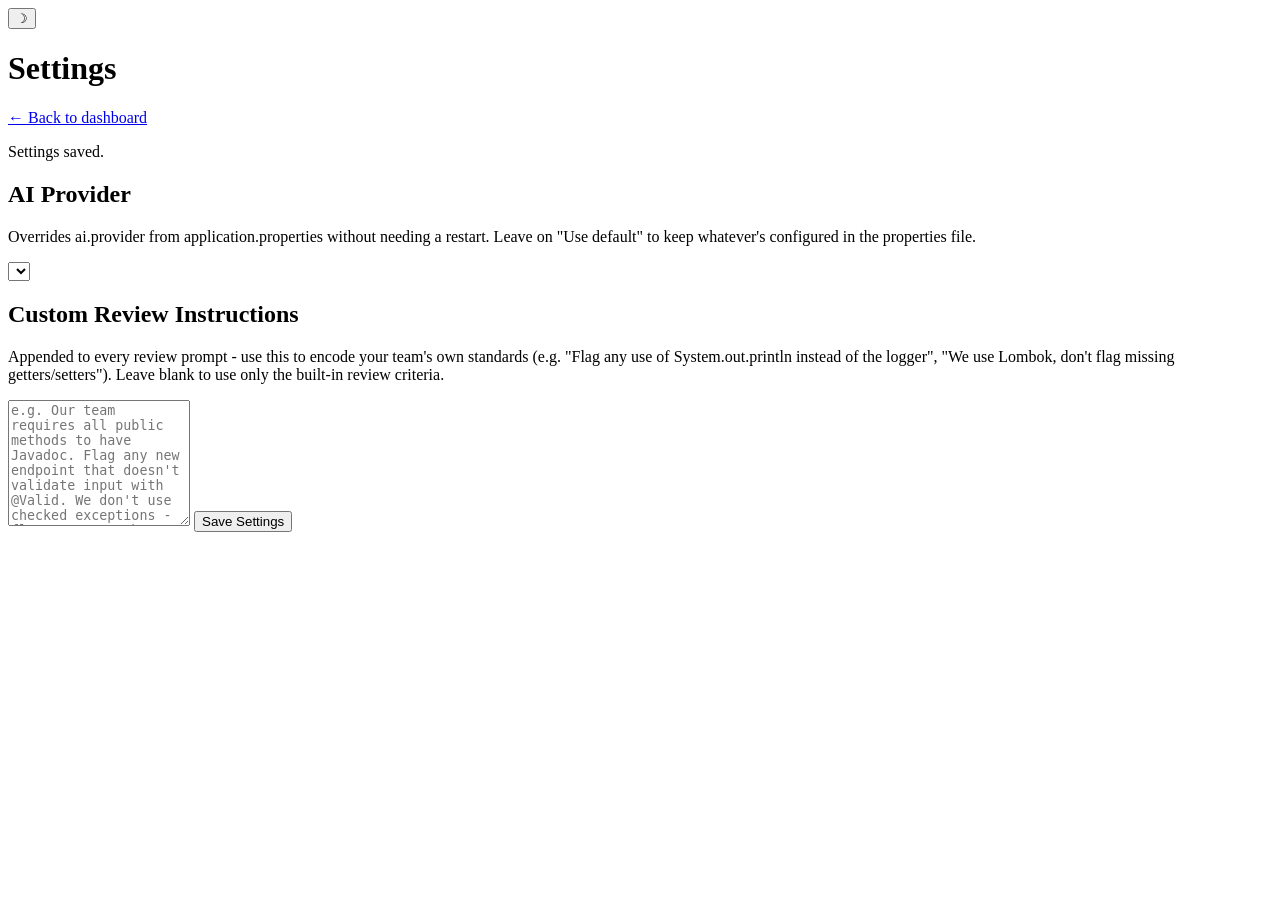
==== src/main/resources/static/settings.html @ 633e932e "Initial commit: Code Guard Ai" ====
<!DOCTYPE html>
<html lang="en">
<head>
    <meta charset="UTF-8">
    <meta name="viewport" content="width=device-width, initial-scale=1.0">
    <title>Settings — CodeGuard AI</title>
    <link rel="stylesheet" href="/css/style.css">
</head>
<body>
    <div class="page">
        <button type="button" id="dark-toggle" class="dark-toggle" title="Toggle dark mode">&#9789;</button>

        <header class="hero">
            <h1>Settings</h1>
            <p><a href="/index.html" class="back-link">&larr; Back to dashboard</a></p>
        </header>

        <div id="error-box" class="error-box hidden"></div>
        <div id="saved-box" class="info-msg hidden">Settings saved.</div>

        <form id="settings-form" class="report-card">
            <h2>AI Provider</h2>
            <p class="field-hint">Overrides ai.provider from application.properties without needing a restart. Leave on "Use default" to keep whatever's configured in the properties file.</p>
            <select id="provider-select"></select>

            <h2 class="section-spacer">Custom Review Instructions</h2>
            <p class="field-hint">Appended to every review prompt - use this to encode your team's own standards (e.g. "Flag any use of System.out.println instead of the logger", "We use Lombok, don't flag missing getters/setters"). Leave blank to use only the built-in review criteria.</p>
            <textarea id="instructions-input" rows="8" placeholder="e.g. Our team requires all public methods to have Javadoc. Flag any new endpoint that doesn't validate input with @Valid. We don't use checked exceptions - flag any new 'throws Exception' on a public method."></textarea>

            <button type="submit" id="submit-btn" class="primary-btn settings-save-btn">Save Settings</button>
        </form>
    </div>

    <script src="/js/settings.js"></script>
</body>
</html>
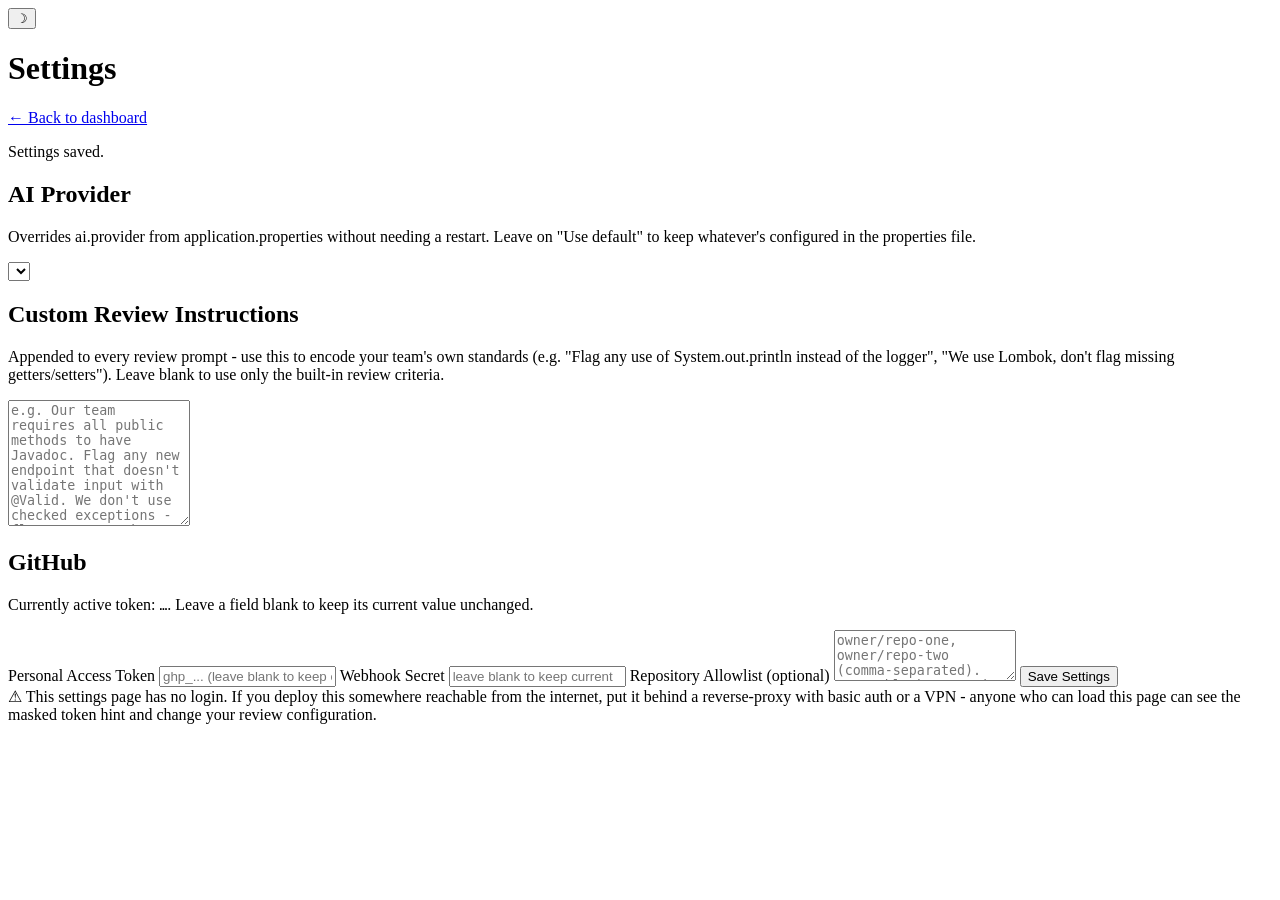
==== commit 9ee4c4f1: "Testing CodeGuard AI" ====
--- a/src/main/resources/static/settings.html
+++ b/src/main/resources/static/settings.html
@@ -7,30 +7,45 @@
     <link rel="stylesheet" href="/css/style.css">
 </head>
 <body>
-    <div class="page">
-        <button type="button" id="dark-toggle" class="dark-toggle" title="Toggle dark mode">&#9789;</button>
+<div class="page">
+    <button type="button" id="dark-toggle" class="dark-toggle" title="Toggle dark mode">&#9789;</button>
 
-        <header class="hero">
-            <h1>Settings</h1>
-            <p><a href="/index.html" class="back-link">&larr; Back to dashboard</a></p>
-        </header>
+    <header class="hero">
+        <h1>Settings</h1>
+        <p><a href="/index.html" class="back-link">&larr; Back to dashboard</a></p>
+    </header>
 
-        <div id="error-box" class="error-box hidden"></div>
-        <div id="saved-box" class="info-msg hidden">Settings saved.</div>
+    <div id="error-box" class="error-box hidden"></div>
+    <div id="saved-box" class="info-msg hidden">Settings saved.</div>
 
-        <form id="settings-form" class="report-card">
-            <h2>AI Provider</h2>
-            <p class="field-hint">Overrides ai.provider from application.properties without needing a restart. Leave on "Use default" to keep whatever's configured in the properties file.</p>
-            <select id="provider-select"></select>
+    <form id="settings-form" class="report-card">
+        <h2>AI Provider</h2>
+        <p class="field-hint">Overrides ai.provider from application.properties without needing a restart. Leave on "Use default" to keep whatever's configured in the properties file.</p>
+        <select id="provider-select"></select>
 
-            <h2 class="section-spacer">Custom Review Instructions</h2>
-            <p class="field-hint">Appended to every review prompt - use this to encode your team's own standards (e.g. "Flag any use of System.out.println instead of the logger", "We use Lombok, don't flag missing getters/setters"). Leave blank to use only the built-in review criteria.</p>
-            <textarea id="instructions-input" rows="8" placeholder="e.g. Our team requires all public methods to have Javadoc. Flag any new endpoint that doesn't validate input with @Valid. We don't use checked exceptions - flag any new 'throws Exception' on a public method."></textarea>
+        <h2 class="section-spacer">Custom Review Instructions</h2>
+        <p class="field-hint">Appended to every review prompt - use this to encode your team's own standards (e.g. "Flag any use of System.out.println instead of the logger", "We use Lombok, don't flag missing getters/setters"). Leave blank to use only the built-in review criteria.</p>
+        <textarea id="instructions-input" rows="8" placeholder="e.g. Our team requires all public methods to have Javadoc. Flag any new endpoint that doesn't validate input with @Valid. We don't use checked exceptions - flag any new 'throws Exception' on a public method."></textarea>
 
-            <button type="submit" id="submit-btn" class="primary-btn settings-save-btn">Save Settings</button>
-        </form>
-    </div>
+        <h2 class="section-spacer">GitHub</h2>
+        <p class="field-hint">Currently active token: <code id="token-mask">&hellip;</code>. Leave a field blank to keep its current value unchanged.</p>
+        <label class="settings-label">Personal Access Token</label>
+        <input type="password" id="github-token-input" placeholder="ghp_... (leave blank to keep current)">
+        <label class="settings-label">Webhook Secret</label>
+        <input type="password" id="webhook-secret-input" placeholder="leave blank to keep current">
+        <label class="settings-label">Repository Allowlist <span class="optional-tag">(optional)</span></label>
+        <textarea id="allowed-repos-input" rows="3" placeholder="owner/repo-one, owner/repo-two (comma-separated). Leave blank to review any repo the webhook is sent for."></textarea>
 
-    <script src="/js/settings.js"></script>
+        <button type="submit" id="submit-btn" class="primary-btn settings-save-btn">Save Settings</button>
+
+        <div class="security-note">
+            &#9888; This settings page has no login. If you deploy this somewhere reachable from the
+            internet, put it behind a reverse-proxy with basic auth or a VPN - anyone who can load
+            this page can see the masked token hint and change your review configuration.
+        </div>
+    </form>
+</div>
+
+<script src="/js/settings.js"></script>
 </body>
-</html>
+</html>
